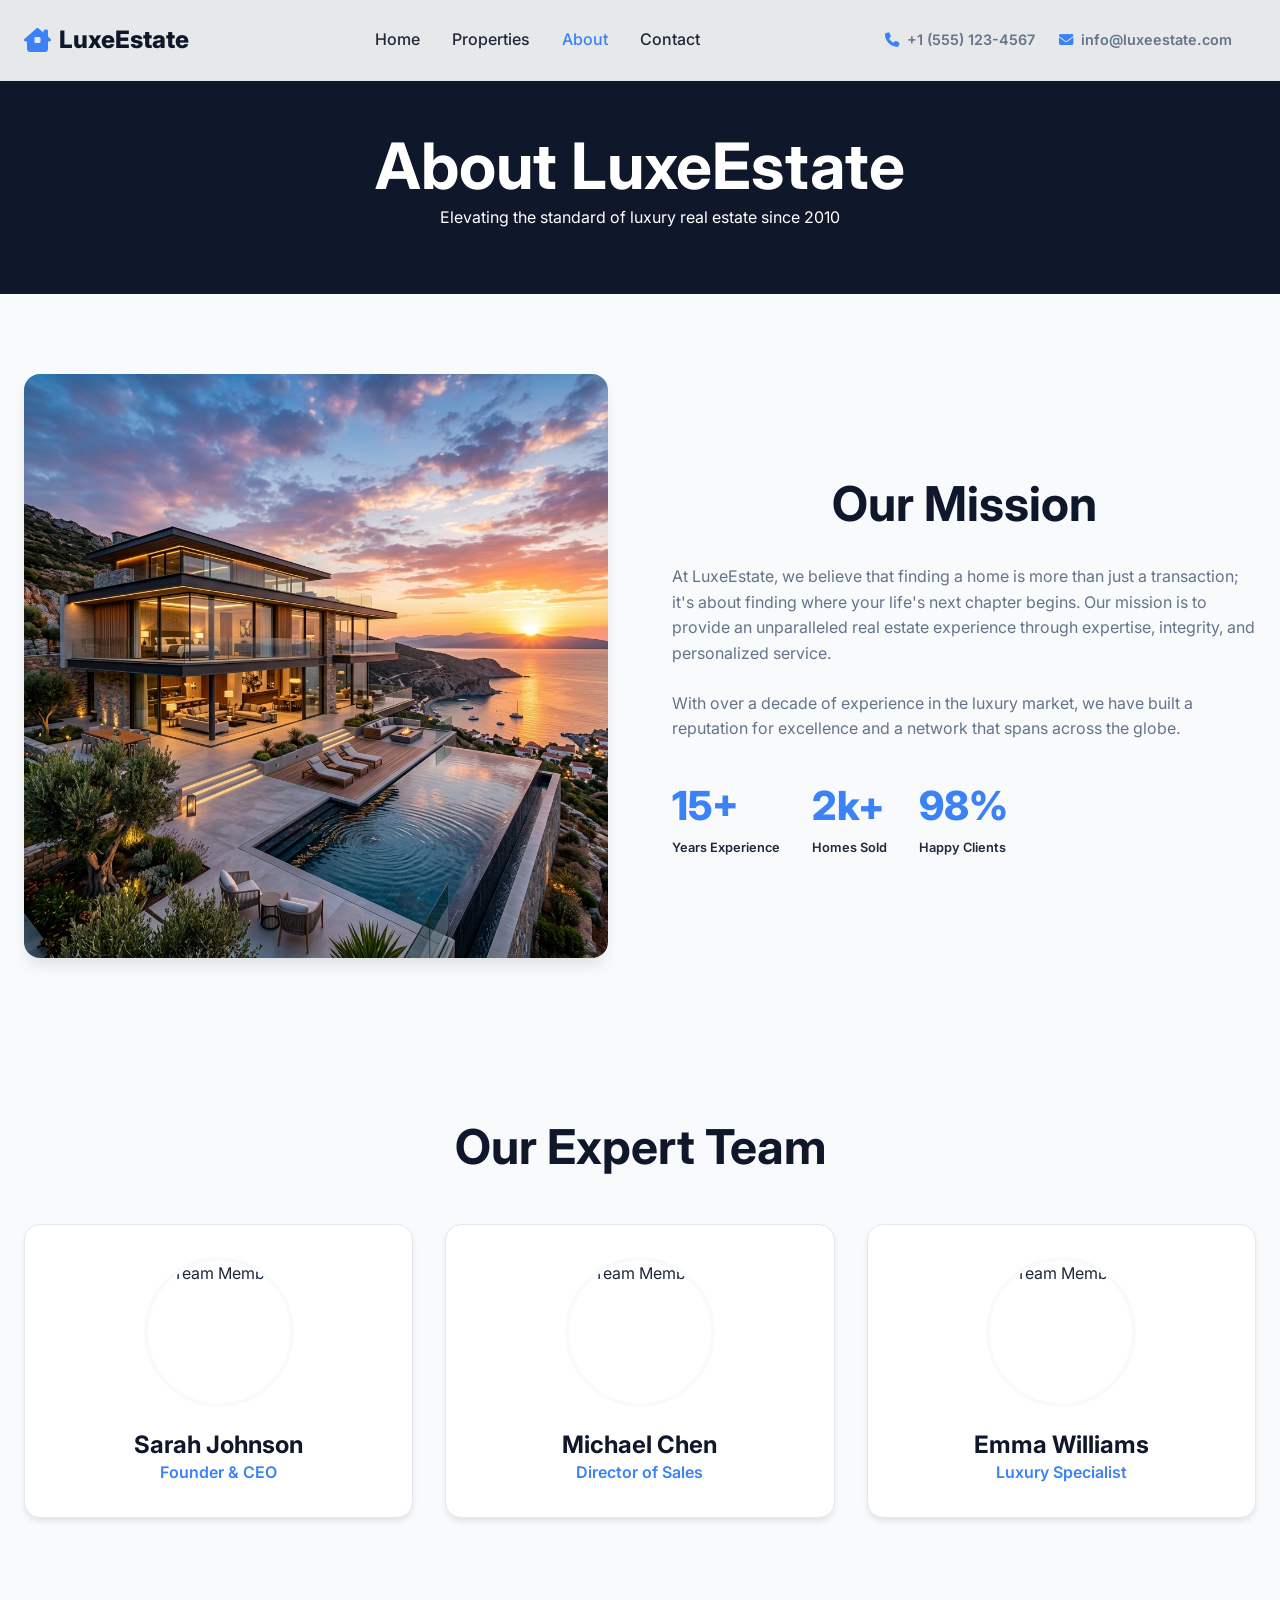
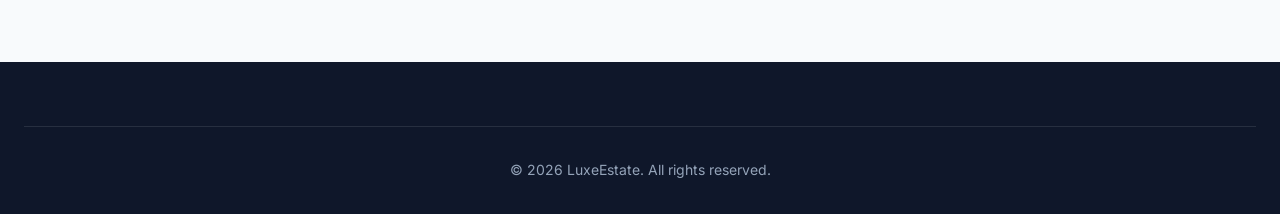
==== about.html @ 7e4a642e "first commit" ====
<!DOCTYPE html>
<html lang="en">
<head>
    <meta charset="UTF-8">
    <meta name="viewport" content="width=device-width, initial-scale=1.0">
    <title>About Us | LuxeEstate</title>
    <link rel="stylesheet" href="https://cdnjs.cloudflare.com/ajax/libs/font-awesome/6.4.0/css/all.min.css">
    <link rel="preconnect" href="https://fonts.googleapis.com">
    <link rel="preconnect" href="https://fonts.gstatic.com" crossorigin>
    <link href="https://fonts.googleapis.com/css2?family=Inter:wght@300;400;500;600;700;800&display=swap" rel="stylesheet">
    <link rel="stylesheet" href="style.css">
</head>
<body>
    <nav class="navbar">
        <div class="container nav-container">
            <a href="index.html" class="logo">
                <i class="fas fa-house-chimney-window"></i> LuxeEstate
            </a>
            <ul class="nav-links" id="navLinks">
                <li><a href="index.html" class="nav-link">Home</a></li>
                <li><a href="listings.html" class="nav-link">Properties</a></li>
                <li><a href="about.html" class="nav-link active">About</a></li>
                <li><a href="contact.html" class="nav-link">Contact</a></li>
            </ul>
            <div class="nav-actions">
                <div class="nav-contact hide-mobile" style="display: flex; gap: 1.5rem; margin-right: 1.5rem; font-size: 0.9rem; font-weight: 600;">
                    <a href="tel:+15551234567" style="display: flex; align-items: center; gap: 0.5rem; color: var(--text-secondary);"><i class="fas fa-phone" style="color: var(--accent-color);"></i> +1 (555) 123-4567</a>
                    <a href="mailto:info@luxeestate.com" style="display: flex; align-items: center; gap: 0.5rem; color: var(--text-secondary);"><i class="fas fa-envelope" style="color: var(--accent-color);"></i> info@luxeestate.com</a>
                </div>
                <button class="hamburger" id="hamburger">
                    <i class="fas fa-bars"></i>
                </button>
            </div>
        </div>
    </nav>

    <header class="page-header">
        <div class="container">
            <h1>About LuxeEstate</h1>
            <p>Elevating the standard of luxury real estate since 2010</p>
        </div>
    </header>

    <section class="about-section">
        <div class="container">
            <div class="about-grid">
                <div class="about-img">
                    <img src="images/hero.png" alt="Our Office">
                </div>
                <div class="about-text">
                    <h2>Our Mission</h2>
                    <p style="margin-bottom: 1.5rem; color: var(--text-secondary);">At LuxeEstate, we believe that finding a home is more than just a transaction; it's about finding where your life's next chapter begins. Our mission is to provide an unparalleled real estate experience through expertise, integrity, and personalized service.</p>
                    <p style="margin-bottom: 1.5rem; color: var(--text-secondary);">With over a decade of experience in the luxury market, we have built a reputation for excellence and a network that spans across the globe.</p>
                    <div style="display: flex; gap: 2rem; margin-top: 2rem;">
                        <div>
                            <div style="font-size: 2.5rem; font-weight: 800; color: var(--accent-color);">15+</div>
                            <div style="font-size: 0.8rem; font-weight: 600;">Years Experience</div>
                        </div>
                        <div>
                            <div style="font-size: 2.5rem; font-weight: 800; color: var(--accent-color);">2k+</div>
                            <div style="font-size: 0.8rem; font-weight: 600;">Homes Sold</div>
                        </div>
                        <div>
                            <div style="font-size: 2.5rem; font-weight: 800; color: var(--accent-color);">98%</div>
                            <div style="font-size: 0.8rem; font-weight: 600;">Happy Clients</div>
                        </div>
                    </div>
                </div>
            </div>
        </div>
    </section>

    <section class="team-section" style="background: var(--bg-color);">
        <div class="container">
            <h2>Our Expert Team</h2>
            <div class="team-grid">
                <div class="team-card">
                    <img src="https://i.pravatar.cc/150?u=1" alt="Team Member">
                    <h3>Sarah Johnson</h3>
                    <p style="color: var(--accent-color); font-weight: 600;">Founder & CEO</p>
                </div>
                <div class="team-card">
                    <img src="https://i.pravatar.cc/150?u=2" alt="Team Member">
                    <h3>Michael Chen</h3>
                    <p style="color: var(--accent-color); font-weight: 600;">Director of Sales</p>
                </div>
                <div class="team-card">
                    <img src="https://i.pravatar.cc/150?u=3" alt="Team Member">
                    <h3>Emma Williams</h3>
                    <p style="color: var(--accent-color); font-weight: 600;">Luxury Specialist</p>
                </div>
            </div>
        </div>
    </section>

    <footer>
        <div class="container">
            <div class="footer-bottom">
                <p>&copy; 2026 LuxeEstate. All rights reserved.</p>
            </div>
        </div>
    </footer>
    <script src="script.js"></script>
</body>
</html>
---- style.css ----
:root {
  --primary-color: #0f172a;
  --accent-color: #3b82f6;
  --text-primary: #1e293b;
  --text-secondary: #64748b;
  --bg-color: #f8fafc;
  --card-bg: #ffffff;
  --nav-bg: rgba(255, 255, 255, 0.9);
  --border-color: #e2e8f0;
  --shadow-sm: 0 1px 2px 0 rgb(0 0 0 / 0.05);
  --shadow-md: 0 4px 6px -1px rgb(0 0 0 / 0.1);
  --shadow-lg: 0 10px 15px -3px rgb(0 0 0 / 0.1);
  --glass-bg: rgba(255, 255, 255, 0.7);
  --glass-border: rgba(255, 255, 255, 0.3);
  --radius-md: 0.5rem;
  --radius-lg: 1rem;
  --transition: all 0.3s cubic-bezier(0.4, 0, 0.2, 1);
}

* {
  margin: 0;
  padding: 0;
  box-sizing: border-box;
}

html {
  scroll-behavior: smooth;
  font-family: 'Inter', -apple-system, BlinkMacSystemFont, "Segoe UI", Roboto, sans-serif;
}

body {
  background-color: var(--bg-color);
  color: var(--text-primary);
  line-height: 1.6;
  transition: var(--transition);
}

ul {
  list-style: none;
}

a {
  text-decoration: none;
  color: inherit;
}

img {
  max-width: 100%;
  height: auto;
  display: block;
}

.container {
  max-width: 1280px;
  margin: 0 auto;
  padding: 0 1.5rem;
}

/* Typography */
h1, h2, h3, h4, h5, h6 {
  font-weight: 700;
  line-height: 1.2;
  color: var(--primary-color);
}

h1 { font-size: clamp(2.5rem, 5vw, 4rem); }
h2 { font-size: clamp(2rem, 4vw, 3rem); margin-bottom: 2rem; text-align: center; }
h3 { font-size: 1.5rem; }

/* Buttons */
.btn {
  display: inline-flex;
  align-items: center;
  justify-content: center;
  padding: 0.75rem 1.5rem;
  border-radius: var(--radius-md);
  font-weight: 600;
  cursor: pointer;
  transition: var(--transition);
  border: none;
  outline: none;
  gap: 0.5rem;
}

.btn-primary {
  background-color: var(--accent-color);
  color: #fff;
}

.btn-primary:hover {
  background-color: #2563eb;
  transform: translateY(-2px);
  box-shadow: var(--shadow-md);
}

.btn-outline {
  background-color: transparent;
  border: 2px solid var(--accent-color);
  color: var(--accent-color);
}

.btn-outline:hover {
  background-color: var(--accent-color);
  color: #fff;
}

/* Top Bar */
.top-bar {
  background: var(--primary-color);
  color: #fff;
  padding: 0.5rem 0;
  font-size: 0.85rem;
}

.top-bar-container {
  display: flex;
  justify-content: space-between;
  align-items: center;
}

.top-bar-info {
  display: flex;
  gap: 1.5rem;
}

.top-bar-info a {
  display: flex;
  align-items: center;
  gap: 0.5rem;
  color: #e2e8f0;
  transition: var(--transition);
}

.top-bar-info a:hover {
  color: var(--accent-color);
}

/* Navbar */
.navbar {
  position: fixed;
  top: 0;
  left: 0;
  width: 100%;
  background: var(--nav-bg);
  backdrop-filter: blur(10px);
  z-index: 1000;
  border-bottom: 1px solid var(--border-color);
  transition: var(--transition);
}

.navbar.scrolled {
  box-shadow: var(--shadow-md);
}

@media (max-width: 768px) {
  .top-bar {
    display: none;
  }
}

.nav-container {
  display: flex;
  justify-content: space-between;
  align-items: center;
  height: 80px;
}

.logo {
  font-size: 1.5rem;
  font-weight: 800;
  color: var(--primary-color);
  display: flex;
  align-items: center;
  gap: 0.5rem;
}

.logo i {
  color: var(--accent-color);
}

.nav-links {
  display: flex;
  gap: 2rem;
  align-items: center;
}

.nav-link {
  font-weight: 500;
  color: var(--text-primary);
  transition: var(--transition);
}

.nav-link:hover, .nav-link.active {
  color: var(--accent-color);
}

.nav-actions {
  display: flex;
  gap: 1rem;
  align-items: center;
}

.hamburger {
  display: none;
  background: none;
  border: none;
  color: var(--text-primary);
  font-size: 1.5rem;
  cursor: pointer;
}

/* Hero Section */
.hero {
  height: 100vh;
  position: relative;
  display: flex;
  align-items: center;
  justify-content: center;
  overflow: hidden;
  margin-top: 0;
}

.hero-bg {
  position: absolute;
  top: 0;
  left: 0;
  width: 100%;
  height: 100%;
  object-fit: cover;
  z-index: -2;
}

.hero-overlay {
  position: absolute;
  top: 0;
  left: 0;
  width: 100%;
  height: 100%;
  background: linear-gradient(to bottom, rgba(0,0,0,0.4), rgba(0,0,0,0.7));
  z-index: -1;
}

.hero-content {
  text-align: center;
  color: #fff;
  z-index: 1;
  max-width: 800px;
  padding: 0 1.5rem;
}

.hero-content h1 {
  color: #fff;
  margin-bottom: 1.5rem;
  animation: fadeInUp 1s ease-out;
}

.hero-content p {
  font-size: 1.25rem;
  margin-bottom: 2.5rem;
  color: #e2e8f0;
  animation: fadeInUp 1s ease-out 0.2s both;
}

/* Search Bar (Glassmorphism) */
.search-container {
  background: var(--glass-bg);
  backdrop-filter: blur(16px);
  border: 1px solid var(--glass-border);
  padding: 1.5rem;
  border-radius: var(--radius-lg);
  display: flex;
  gap: 1rem;
  box-shadow: var(--shadow-lg);
  animation: fadeInUp 1s ease-out 0.4s both;
}

.search-field {
  flex: 1;
  display: flex;
  flex-direction: column;
  text-align: left;
}

.search-field label {
  font-size: 0.875rem;
  font-weight: 600;
  color: var(--primary-color);
  margin-bottom: 0.25rem;
}

.search-field input, .search-field select {
  width: 100%;
  padding: 0.75rem;
  border: 1px solid var(--border-color);
  border-radius: var(--radius-md);
  background: var(--card-bg);
  color: var(--text-primary);
  font-size: 1rem;
  outline: none;
  transition: var(--transition);
}

.search-field input:focus, .search-field select:focus {
  border-color: var(--accent-color);
  box-shadow: 0 0 0 3px rgba(59, 130, 246, 0.1);
}

.search-container .btn {
  align-self: flex-end;
  height: 46px;
}

/* Sections */
section {
  padding: 5rem 0;
}

/* Featured Properties */
.properties-grid {
  display: grid;
  grid-template-columns: repeat(auto-fill, minmax(300px, 1fr));
  gap: 2rem;
}

.property-card {
  background: var(--card-bg);
  border-radius: var(--radius-lg);
  overflow: hidden;
  box-shadow: var(--shadow-md);
  transition: var(--transition);
  border: 1px solid var(--border-color);
}

.property-card:hover {
  transform: translateY(-5px);
  box-shadow: var(--shadow-lg);
}

.property-img {
  position: relative;
  height: 220px;
  overflow: hidden;
}

.property-img img {
  width: 100%;
  height: 100%;
  object-fit: cover;
  transition: var(--transition);
}

.property-card:hover .property-img img {
  transform: scale(1.05);
}

.property-badges {
  position: absolute;
  top: 1rem;
  left: 1rem;
  display: flex;
  gap: 0.5rem;
}

.badge {
  padding: 0.25rem 0.75rem;
  border-radius: 9999px;
  font-size: 0.75rem;
  font-weight: 600;
  background: var(--accent-color);
  color: #fff;
}

.badge.sale {
  background: #10b981;
}

.property-fav {
  position: absolute;
  top: 1rem;
  right: 1rem;
  background: #fff;
  border: none;
  width: 32px;
  height: 32px;
  border-radius: 50%;
  display: flex;
  align-items: center;
  justify-content: center;
  cursor: pointer;
  color: #ef4444;
  box-shadow: var(--shadow-sm);
  transition: var(--transition);
}

.property-fav:hover {
  transform: scale(1.1);
}

.property-content {
  padding: 1.5rem;
}

.property-price {
  font-size: 1.5rem;
  font-weight: 700;
  color: var(--accent-color);
  margin-bottom: 0.5rem;
}

.property-title {
  font-size: 1.25rem;
  margin-bottom: 0.5rem;
  color: var(--primary-color);
}

.property-location {
  color: var(--text-secondary);
  font-size: 0.875rem;
  margin-bottom: 1rem;
  display: flex;
  align-items: center;
  gap: 0.25rem;
}

/* Modals */
.modal-overlay {
  position: fixed;
  top: 0;
  left: 0;
  width: 100%;
  height: 100%;
  background: rgba(0, 0, 0, 0.5);
  backdrop-filter: blur(4px);
  z-index: 2000;
  display: flex;
  align-items: center;
  justify-content: center;
  opacity: 0;
  visibility: hidden;
  transition: var(--transition);
}

.modal-overlay.active {
  opacity: 1;
  visibility: visible;
}

.modal {
  background: var(--card-bg);
  border-radius: var(--radius-lg);
  width: 100%;
  max-width: 450px;
  padding: 2rem;
  box-shadow: var(--shadow-lg);
  transform: translateY(20px);
  transition: var(--transition);
  position: relative;
  border: 1px solid var(--border-color);
}

.modal-overlay.active .modal {
  transform: translateY(0);
}

.modal-close {
  position: absolute;
  top: 1rem;
  right: 1rem;
  background: none;
  border: none;
  font-size: 1.25rem;
  color: var(--text-secondary);
  cursor: pointer;
}

.modal-title {
  text-align: center;
  margin-bottom: 1.5rem;
}

.form-group {
  margin-bottom: 1.25rem;
}

.form-group label {
  display: block;
  margin-bottom: 0.5rem;
  font-weight: 500;
  font-size: 0.875rem;
}

.form-group input, .form-group textarea {
  width: 100%;
  padding: 0.75rem;
  border: 1px solid var(--border-color);
  border-radius: var(--radius-md);
  background: var(--bg-color);
  color: var(--text-primary);
  font-size: 1rem;
  outline: none;
  transition: var(--transition);
}

.form-group input:focus, .form-group textarea:focus {
  border-color: var(--accent-color);
}

.form-group .error-msg {
  color: #ef4444;
  font-size: 0.75rem;
  margin-top: 0.25rem;
  display: none;
}

.form-group.error input {
  border-color: #ef4444;
}

.form-group.error .error-msg {
  display: block;
}

.modal .btn {
  width: 100%;
  margin-top: 1rem;
}

.modal-switch {
  text-align: center;
  margin-top: 1.5rem;
  font-size: 0.875rem;
  color: var(--text-secondary);
}

.modal-switch a {
  color: var(--accent-color);
  font-weight: 600;
  cursor: pointer;
}

/* Footer */
footer {
  background: var(--primary-color);
  color: #f8fafc;
  padding: 4rem 0 2rem;
  margin-top: 4rem;
}

.footer-grid {
  display: grid;
  grid-template-columns: repeat(auto-fit, minmax(250px, 1fr));
  gap: 3rem;
  margin-bottom: 3rem;
}

.footer-col h3 {
  color: #fff;
  margin-bottom: 1.5rem;
}

.footer-col p {
  color: #94a3b8;
  margin-bottom: 1rem;
}

.footer-links {
  display: flex;
  flex-direction: column;
  gap: 0.75rem;
}

.footer-links a {
  color: #94a3b8;
  transition: var(--transition);
}

.footer-links a:hover {
  color: var(--accent-color);
  padding-left: 0.5rem;
}

.social-links {
  display: flex;
  gap: 1rem;
  margin-top: 1.5rem;
}

.social-links a {
  display: flex;
  align-items: center;
  justify-content: center;
  width: 40px;
  height: 40px;
  background: rgba(255, 255, 255, 0.1);
  border-radius: 50%;
  color: #fff;
  transition: var(--transition);
}

.social-links a:hover {
  background: var(--accent-color);
  transform: translateY(-3px);
}

.footer-bottom {
  text-align: center;
  padding-top: 2rem;
  border-top: 1px solid rgba(255, 255, 255, 0.1);
  color: #94a3b8;
  font-size: 0.875rem;
}

/* Utility / Animations */
@keyframes fadeInUp {
  from {
    opacity: 0;
    transform: translateY(20px);
  }
  to {
    opacity: 1;
    transform: translateY(0);
  }
}

.hidden {
  display: none !important;
}

.hide-mobile {
  display: flex;
}

@media (max-width: 768px) {
  .hide-mobile {
    display: none !important;
  }
}

/* Responsive */
@media (max-width: 992px) {
  .search-container {
    flex-direction: column;
    padding: 1.5rem;
  }
  .search-container .btn {
    align-self: stretch;
    margin-top: 0.5rem;
  }
  .about-grid, .contact-wrapper, .property-content-grid, .property-gallery {
    grid-template-columns: 1fr;
    gap: 2rem;
  }
}

@media (max-width: 768px) {
  section {
    padding: 3rem 0;
  }
  
  .hero {
    height: auto;
    min-height: 80vh;
    padding: 100px 0 50px;
  }

  .hero-content h1 {
    font-size: 2.25rem;
  }

  .hero-content p {
    font-size: 1rem;
    margin-bottom: 2rem;
  }

  .hamburger {
    display: block;
  }
  
  .nav-links {
    position: fixed;
    top: 80px;
    left: -100%;
    width: 100%;
    height: calc(100vh - 80px);
    background: var(--nav-bg);
    backdrop-filter: blur(15px);
    flex-direction: column;
    padding: 3rem 1.5rem;
    transition: var(--transition);
    justify-content: flex-start;
    gap: 1.5rem;
    text-align: center;
  }
  
  .nav-links.active {
    left: 0;
  }

  .nav-link {
    font-size: 1.25rem;
    width: 100%;
    padding: 1rem;
    border-bottom: 1px solid var(--border-color);
  }

  .properties-grid {
    grid-template-columns: repeat(2, 1fr);
    gap: 1rem;
  }

  .property-content {
    padding: 1rem;
  }

  .property-price {
    font-size: 1.1rem;
  }

  .property-title {
    font-size: 1rem;
  }

  .property-specs {
    font-size: 0.75rem;
  }

  .spec-item {
    gap: 0.25rem;
  }

  .property-gallery {
    height: auto;
  }

  .gallery-main {
    height: 240px;
  }

  .gallery-thumbs {
    grid-template-columns: 1fr 1fr;
    grid-template-rows: none;
    height: 150px;
  }

  .property-detail-header {
    flex-direction: column;
    gap: 1rem;
  }

  .property-detail-header div {
    text-align: left !important;
  }

  .footer-grid {
    grid-template-columns: 1fr;
    gap: 2rem;
  }
}

@media (max-width: 480px) {
  .container {
    padding: 0 1rem;
  }
  
  .hero-content h1 {
    font-size: 1.8rem;
  }
  
  .search-container {
    padding: 1rem;
  }
  
  .property-specs {
    flex-wrap: wrap;
    gap: 1rem;
  }
}

/* Inner Pages specific styles */
.page-header {
  padding: 8rem 0 4rem;
  background: var(--primary-color);
  color: #fff;
  text-align: center;
}

.page-header h1 {
  color: #fff;
}

.filters-bar {
  background: var(--card-bg);
  padding: 1.5rem;
  border-radius: var(--radius-lg);
  margin-bottom: 2rem;
  display: flex;
  flex-wrap: wrap;
  gap: 1rem;
  border: 1px solid var(--border-color);
  box-shadow: var(--shadow-sm);
  align-items: center;
  justify-content: space-between;
}

.filter-group {
  display: flex;
  gap: 1rem;
  flex: 1;
  min-width: 300px;
}

.filter-group select {
  padding: 0.75rem;
  border: 1px solid var(--border-color);
  border-radius: var(--radius-md);
  background: var(--bg-color);
  color: var(--text-primary);
  flex: 1;
  outline: none;
}

/* About Page */
.about-grid {
  display: grid;
  grid-template-columns: 1fr 1fr;
  gap: 4rem;
  align-items: center;
}

.about-img img {
  border-radius: var(--radius-lg);
  box-shadow: var(--shadow-lg);
}

.team-grid {
  display: grid;
  grid-template-columns: repeat(auto-fit, minmax(250px, 1fr));
  gap: 2rem;
  margin-top: 3rem;
}

.team-card {
  text-align: center;
  background: var(--card-bg);
  padding: 2rem;
  border-radius: var(--radius-lg);
  border: 1px solid var(--border-color);
  box-shadow: var(--shadow-md);
}

.team-card img {
  width: 150px;
  height: 150px;
  border-radius: 50%;
  margin: 0 auto 1.5rem;
  object-fit: cover;
  border: 4px solid var(--bg-color);
}

/* Contact Page */
.contact-wrapper {
  display: grid;
  grid-template-columns: 1fr 2fr;
  gap: 3rem;
}

.contact-info {
  background: var(--primary-color);
  color: #fff;
  padding: 2.5rem;
  border-radius: var(--radius-lg);
}

.contact-info h3 {
  color: #fff;
  margin-bottom: 1.5rem;
}

.info-item {
  display: flex;
  gap: 1rem;
  margin-bottom: 1.5rem;
}

.info-item i {
  color: var(--accent-color);
  font-size: 1.25rem;
}

.contact-form {
  background: var(--card-bg);
  padding: 2.5rem;
  border-radius: var(--radius-lg);
  border: 1px solid var(--border-color);
  box-shadow: var(--shadow-md);
}

/* Property Detail */
.property-detail-header {
  display: flex;
  justify-content: space-between;
  align-items: flex-start;
  margin-bottom: 2rem;
}

.property-gallery {
  display: grid;
  grid-template-columns: 2fr 1fr;
  gap: 1rem;
  margin-bottom: 3rem;
  height: 400px;
}

.gallery-main {
  height: 100%;
}

.gallery-main img {
  width: 100%;
  height: 100%;
  object-fit: cover;
  border-radius: var(--radius-lg);
}

.gallery-thumbs {
  display: grid;
  grid-template-rows: 1fr 1fr;
  gap: 1rem;
}

.gallery-thumbs img {
  width: 100%;
  height: 100%;
  object-fit: cover;
  border-radius: var(--radius-lg);
}

.property-content-grid {
  display: grid;
  grid-template-columns: 2fr 1fr;
  gap: 3rem;
}

.sidebar-card {
  background: var(--card-bg);
  padding: 2rem;
  border-radius: var(--radius-lg);
  border: 1px solid var(--border-color);
  box-shadow: var(--shadow-md);
  position: sticky;
  top: 100px;
}

@media (max-width: 992px) {
  .sidebar-card {
    position: static;
    margin-top: 2rem;
  }
}

@media (max-width: 992px) {
  .about-grid, .contact-wrapper, .property-content-grid, .property-gallery {
    grid-template-columns: 1fr;
  }
  .property-gallery {
    height: auto;
  }
}
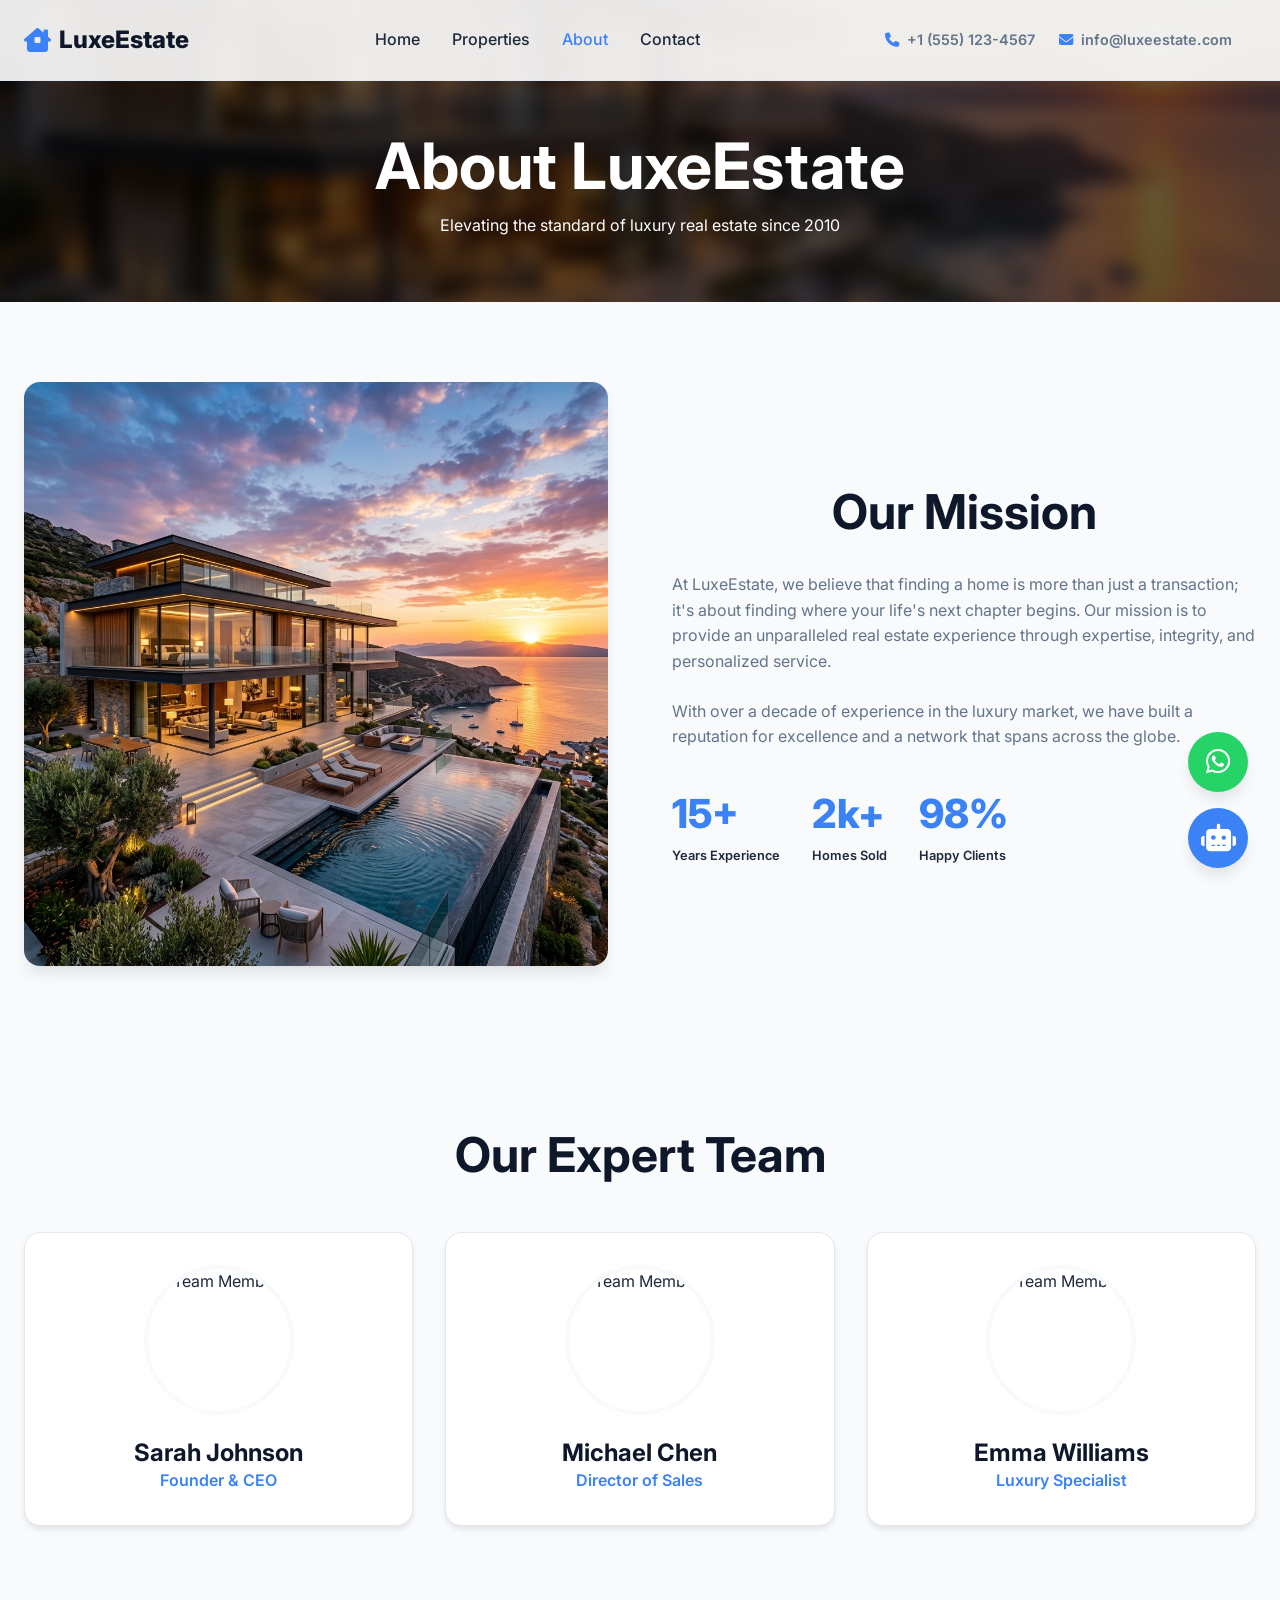
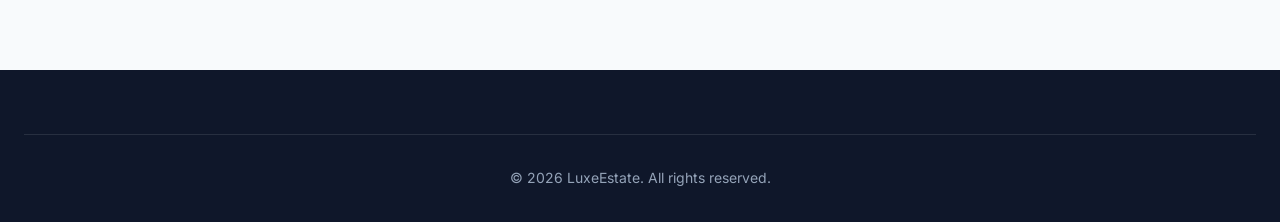
==== commit 3d924f2b: "final" ====
--- a/about.html
+++ b/about.html
@@ -100,6 +100,48 @@
             </div>
         </div>
     </footer>
+    <!-- Floating Widgets -->
+    <div class="floating-widgets">
+        <!-- WhatsApp Button -->
+        <a href="https://wa.me/15551234567" class="floating-btn whatsapp-btn" target="_blank" title="Chat on WhatsApp">
+            <i class="fab fa-whatsapp"></i>
+        </a>
+
+        <!-- Chatbot Toggle -->
+        <button class="floating-btn chatbot-toggle" id="chatbotToggle" title="Open AI Chatbot">
+            <i class="fas fa-robot"></i>
+        </button>
+
+        <!-- Chatbot Window -->
+        <div class="chatbot-window" id="chatbotWindow">
+            <div class="chatbot-header">
+                <div class="chatbot-info">
+                    <div class="chatbot-avatar">
+                        <i class="fas fa-robot"></i>
+                    </div>
+                    <div>
+                        <h4>Luxe AI Assistant</h4>
+                        <span class="status">Online</span>
+                    </div>
+                </div>
+                <button class="close-chatbot" id="closeChatbot">
+                    <i class="fas fa-times"></i>
+                </button>
+            </div>
+            <div class="chatbot-messages" id="chatbotMessages">
+                <div class="message bot">
+                    Hello! I'm your LuxeEstate assistant. How can I help you find your dream property today?
+                </div>
+            </div>
+            <div class="chatbot-input">
+                <input type="text" id="chatInput" placeholder="Ask about properties, pricing...">
+                <button id="sendMessage">
+                    <i class="fas fa-paper-plane"></i>
+                </button>
+            </div>
+        </div>
+    </div>
+
     <script src="script.js"></script>
 </body>
 </html>
--- a/style.css
+++ b/style.css
@@ -220,14 +220,29 @@
   margin-top: 0;
 }
 
-.hero-bg {
+.hero-carousel {
   position: absolute;
   top: 0;
   left: 0;
   width: 100%;
   height: 100%;
-  object-fit: cover;
   z-index: -2;
+}
+
+.hero-slide {
+  position: absolute;
+  top: 0;
+  left: 0;
+  width: 100%;
+  height: 100%;
+  background-size: cover;
+  background-position: center;
+  opacity: 0;
+  transition: opacity 1.5s ease-in-out;
+}
+
+.hero-slide.active {
+  opacity: 1;
 }
 
 .hero-overlay {
@@ -236,7 +251,7 @@
   left: 0;
   width: 100%;
   height: 100%;
-  background: linear-gradient(to bottom, rgba(0,0,0,0.4), rgba(0,0,0,0.7));
+  background: linear-gradient(to bottom, rgba(0,0,0,0.3), rgba(0,0,0,0.6));
   z-index: -1;
 }
 
@@ -759,7 +774,7 @@
 
 @media (max-width: 480px) {
   .container {
-    padding: 0 1rem;
+    padding: 0 1.25rem;
   }
   
   .hero-content h1 {
@@ -768,24 +783,79 @@
   
   .search-container {
     padding: 1rem;
-  }
-  
-  .property-specs {
-    flex-wrap: wrap;
-    gap: 1rem;
+    gap: 0.75rem;
+  }
+
+  .properties-grid {
+    grid-template-columns: repeat(2, 1fr);
+    gap: 0.75rem;
+  }
+
+  .property-detail-header h1 {
+    font-size: 1.75rem;
+  }
+
+  .property-main-info {
+    padding: 1.5rem !important;
+  }
+
+  .property-stats-grid {
+    display: grid !important;
+    grid-template-columns: 1fr 1fr;
+    gap: 1.5rem;
+  }
+
+  .property-stats-grid > div {
+    border: none !important;
+    padding: 0 !important;
+  }
+
+  .contact-info, .contact-form {
+    padding: 1.5rem;
+  }
+
+  .footer-grid {
+    text-align: center;
+  }
+
+  .social-links {
+    justify-content: center;
   }
 }
 
 /* Inner Pages specific styles */
 .page-header {
   padding: 8rem 0 4rem;
+  position: relative;
   background: var(--primary-color);
   color: #fff;
   text-align: center;
+  overflow: hidden;
+}
+
+.page-header::before {
+  content: '';
+  position: absolute;
+  top: 0;
+  left: 0;
+  width: 100%;
+  height: 100%;
+  background-image: url('images/hero.png');
+  background-size: cover;
+  background-position: center;
+  filter: blur(8px) brightness(0.4);
+  transform: scale(1.1);
+  z-index: 0;
+}
+
+.page-header .container {
+  position: relative;
+  z-index: 1;
 }
 
 .page-header h1 {
   color: #fff;
+  margin-bottom: 0.5rem;
 }
 
 .filters-bar {
@@ -966,3 +1036,217 @@
     height: auto;
   }
 }
+
+/* Floating Widgets */
+.floating-widgets {
+  position: fixed;
+  bottom: 2rem;
+  right: 2rem;
+  display: flex;
+  flex-direction: column;
+  gap: 1rem;
+  z-index: 3000;
+}
+
+.floating-btn {
+  width: 60px;
+  height: 60px;
+  border-radius: 50%;
+  display: flex;
+  align-items: center;
+  justify-content: center;
+  font-size: 1.75rem;
+  color: #fff;
+  box-shadow: var(--shadow-lg);
+  cursor: pointer;
+  transition: var(--transition);
+  border: none;
+  outline: none;
+}
+
+.whatsapp-btn {
+  background: #25d366;
+}
+
+.whatsapp-btn:hover {
+  transform: scale(1.1) rotate(10deg);
+  background: #128c7e;
+}
+
+.chatbot-toggle {
+  background: var(--accent-color);
+}
+
+.chatbot-toggle:hover {
+  transform: scale(1.1);
+  background: #2563eb;
+}
+
+/* Chatbot Window */
+.chatbot-window {
+  position: absolute;
+  bottom: 80px;
+  right: 0;
+  width: 380px;
+  height: 500px;
+  background: rgba(255, 255, 255, 0.95);
+  backdrop-filter: blur(10px);
+  border-radius: var(--radius-lg);
+  box-shadow: 0 20px 25px -5px rgba(0, 0, 0, 0.1), 0 10px 10px -5px rgba(0, 0, 0, 0.04), 0 0 0 1px rgba(0, 0, 0, 0.05);
+  display: flex;
+  flex-direction: column;
+  overflow: hidden;
+  opacity: 0;
+  visibility: hidden;
+  transform: translateY(20px) scale(0.9);
+  transform-origin: bottom right;
+  transition: all 0.4s cubic-bezier(0.175, 0.885, 0.32, 1.275);
+  border: 1px solid rgba(255, 255, 255, 0.3);
+}
+
+
+.chatbot-window.active {
+  opacity: 1;
+  visibility: visible;
+  transform: translateY(0) scale(1);
+}
+
+.chatbot-header {
+  padding: 1.5rem;
+  background: var(--primary-color);
+  color: #fff;
+  display: flex;
+  justify-content: space-between;
+  align-items: center;
+}
+
+.chatbot-info {
+  display: flex;
+  align-items: center;
+  gap: 1rem;
+}
+
+.chatbot-avatar {
+  width: 40px;
+  height: 40px;
+  background: var(--accent-color);
+  border-radius: 50%;
+  display: flex;
+  align-items: center;
+  justify-content: center;
+  font-size: 1.25rem;
+}
+
+.chatbot-info h4 {
+  color: #fff;
+  font-size: 1rem;
+  margin: 0;
+}
+
+.status {
+  font-size: 0.75rem;
+  color: #10b981;
+  display: flex;
+  align-items: center;
+  gap: 0.25rem;
+}
+
+.status::before {
+  content: '';
+  width: 8px;
+  height: 8px;
+  background: #10b981;
+  border-radius: 50%;
+  display: inline-block;
+}
+
+.close-chatbot {
+  background: none;
+  border: none;
+  color: #fff;
+  font-size: 1.25rem;
+  cursor: pointer;
+  opacity: 0.7;
+  transition: var(--transition);
+}
+
+.close-chatbot:hover {
+  opacity: 1;
+}
+
+.chatbot-messages {
+  flex: 1;
+  padding: 1.5rem;
+  overflow-y: auto;
+  display: flex;
+  flex-direction: column;
+  gap: 1rem;
+  background: #f8fafc;
+}
+
+.message {
+  max-width: 85%;
+  padding: 0.75rem 1rem;
+  border-radius: 1rem;
+  font-size: 0.9rem;
+}
+
+.message.bot {
+  background: #fff;
+  color: var(--text-primary);
+  align-self: flex-start;
+  border-bottom-left-radius: 0.25rem;
+  box-shadow: var(--shadow-sm);
+}
+
+.message.user {
+  background: var(--accent-color);
+  color: #fff;
+  align-self: flex-end;
+  border-bottom-right-radius: 0.25rem;
+}
+
+.chatbot-input {
+  padding: 1rem;
+  background: #fff;
+  border-top: 1px solid var(--border-color);
+  display: flex;
+  gap: 0.5rem;
+}
+
+.chatbot-input input {
+  flex: 1;
+  padding: 0.75rem;
+  border: 1px solid var(--border-color);
+  border-radius: var(--radius-md);
+  outline: none;
+  transition: var(--transition);
+}
+
+.chatbot-input input:focus {
+  border-color: var(--accent-color);
+}
+
+.chatbot-input button {
+  width: 45px;
+  height: 45px;
+  background: var(--accent-color);
+  color: #fff;
+  border: none;
+  border-radius: var(--radius-md);
+  cursor: pointer;
+  transition: var(--transition);
+}
+
+.chatbot-input button:hover {
+  background: #2563eb;
+}
+
+@media (max-width: 480px) {
+  .chatbot-window {
+    width: calc(100vw - 2rem);
+    right: -1rem;
+    bottom: 80px;
+  }
+}
+
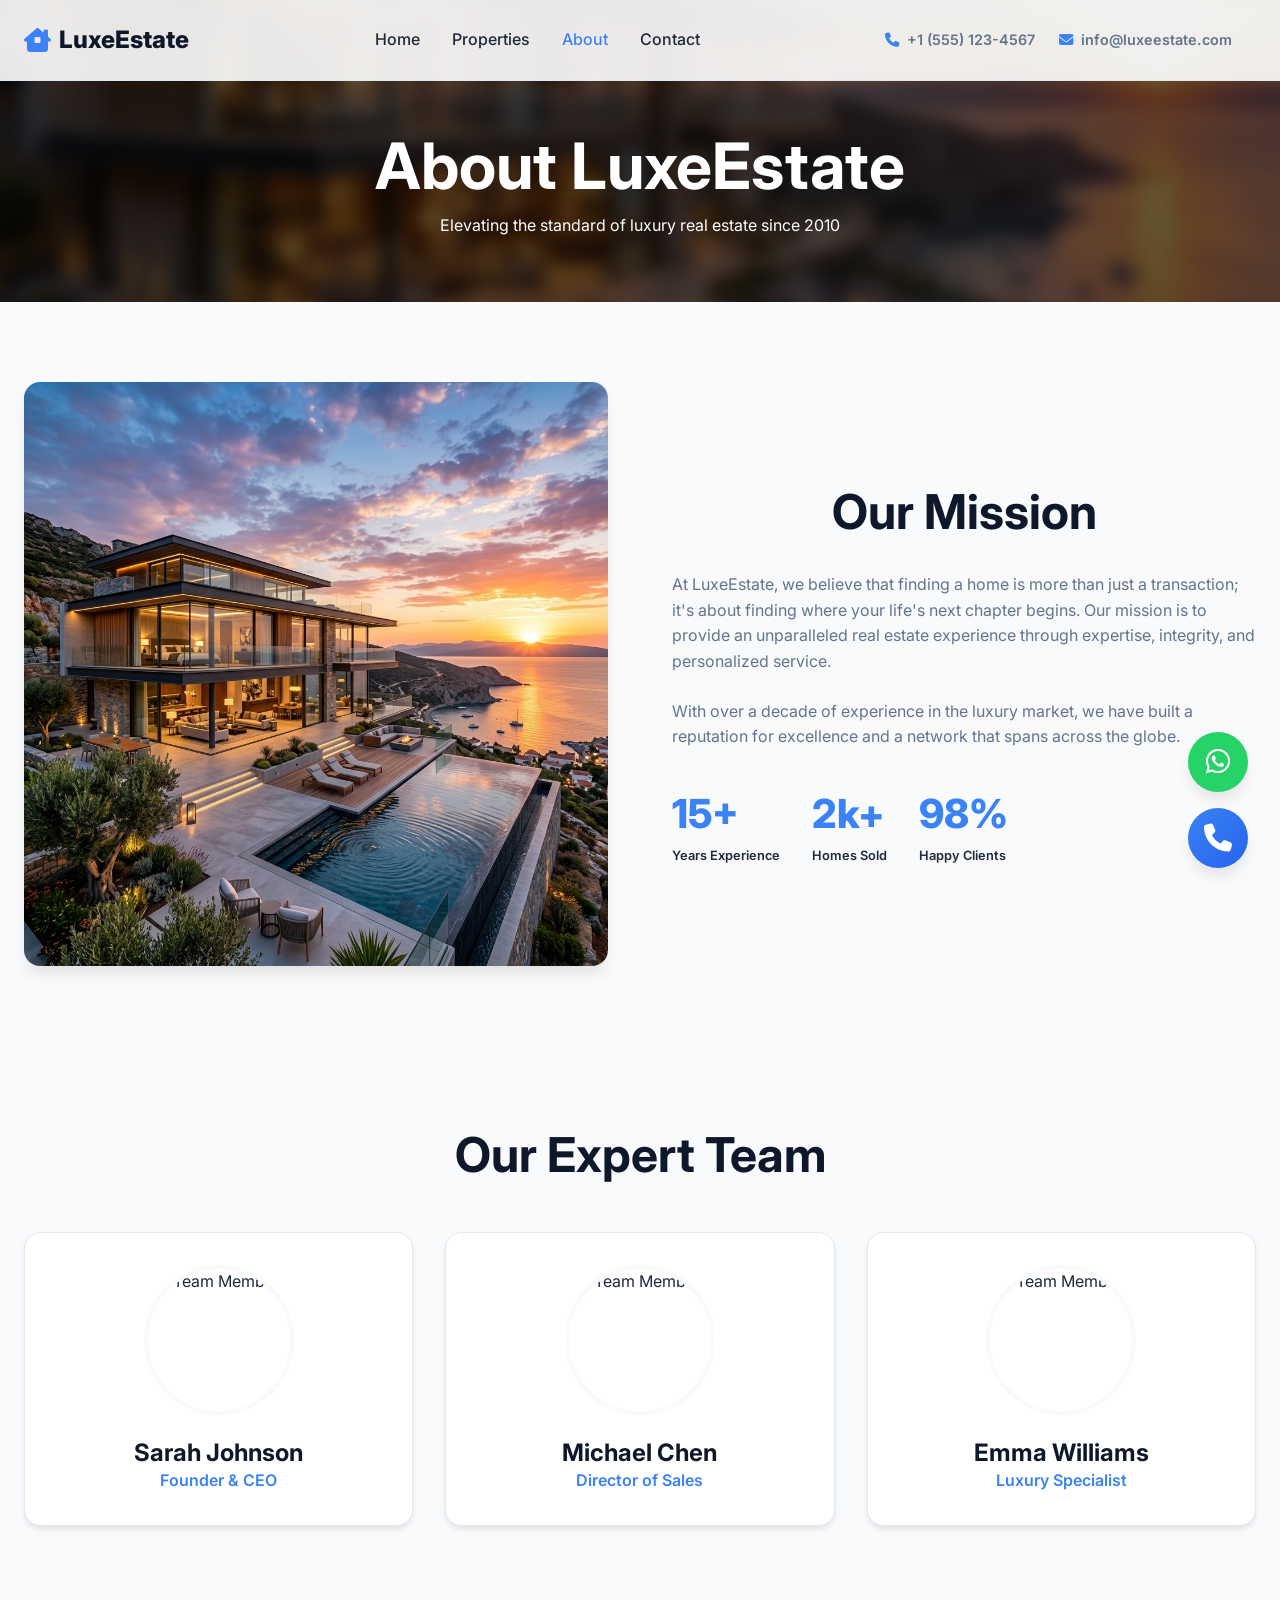
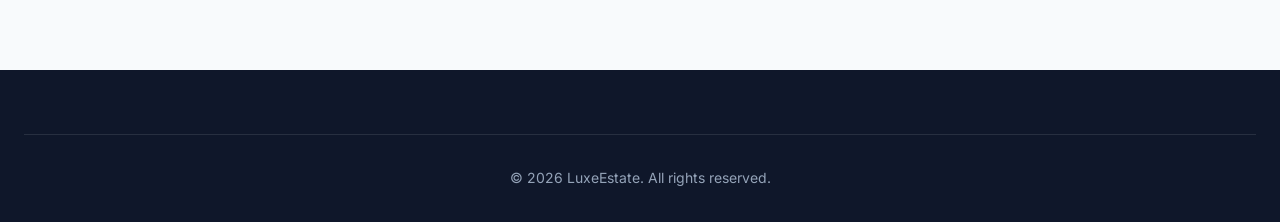
==== commit 053d979a: "final" ====
--- a/about.html
+++ b/about.html
@@ -107,39 +107,10 @@
             <i class="fab fa-whatsapp"></i>
         </a>
 
-        <!-- Chatbot Toggle -->
-        <button class="floating-btn chatbot-toggle" id="chatbotToggle" title="Open AI Chatbot">
-            <i class="fas fa-robot"></i>
-        </button>
-
-        <!-- Chatbot Window -->
-        <div class="chatbot-window" id="chatbotWindow">
-            <div class="chatbot-header">
-                <div class="chatbot-info">
-                    <div class="chatbot-avatar">
-                        <i class="fas fa-robot"></i>
-                    </div>
-                    <div>
-                        <h4>Luxe AI Assistant</h4>
-                        <span class="status">Online</span>
-                    </div>
-                </div>
-                <button class="close-chatbot" id="closeChatbot">
-                    <i class="fas fa-times"></i>
-                </button>
-            </div>
-            <div class="chatbot-messages" id="chatbotMessages">
-                <div class="message bot">
-                    Hello! I'm your LuxeEstate assistant. How can I help you find your dream property today?
-                </div>
-            </div>
-            <div class="chatbot-input">
-                <input type="text" id="chatInput" placeholder="Ask about properties, pricing...">
-                <button id="sendMessage">
-                    <i class="fas fa-paper-plane"></i>
-                </button>
-            </div>
-        </div>
+        <!-- Call Now Button -->
+        <a href="tel:+15557891234" class="floating-btn call-btn" title="Call Us Now">
+            <i class="fas fa-phone"></i>
+        </a>
     </div>
 
     <script src="script.js"></script>
--- a/style.css
+++ b/style.css
@@ -1073,180 +1073,40 @@
   background: #128c7e;
 }
 
-.chatbot-toggle {
-  background: var(--accent-color);
-}
-
-.chatbot-toggle:hover {
-  transform: scale(1.1);
-  background: #2563eb;
-}
-
-/* Chatbot Window */
-.chatbot-window {
+.call-btn {
+  background: #3b82f6;
+  background: linear-gradient(135deg, #3b82f6 0%, #2563eb 100%);
+  position: relative;
+}
+
+.call-btn::after {
+  content: 'Call Now';
   position: absolute;
-  bottom: 80px;
-  right: 0;
-  width: 380px;
-  height: 500px;
-  background: rgba(255, 255, 255, 0.95);
-  backdrop-filter: blur(10px);
-  border-radius: var(--radius-lg);
-  box-shadow: 0 20px 25px -5px rgba(0, 0, 0, 0.1), 0 10px 10px -5px rgba(0, 0, 0, 0.04), 0 0 0 1px rgba(0, 0, 0, 0.05);
-  display: flex;
-  flex-direction: column;
-  overflow: hidden;
+  right: 70px;
+  background: var(--primary-color);
+  color: #fff;
+  padding: 0.5rem 1rem;
+  border-radius: var(--radius-md);
+  font-size: 0.875rem;
+  font-weight: 600;
+  white-space: nowrap;
   opacity: 0;
   visibility: hidden;
-  transform: translateY(20px) scale(0.9);
-  transform-origin: bottom right;
-  transition: all 0.4s cubic-bezier(0.175, 0.885, 0.32, 1.275);
-  border: 1px solid rgba(255, 255, 255, 0.3);
-}
-
-
-.chatbot-window.active {
+  transform: translateX(10px);
+  transition: var(--transition);
+  box-shadow: var(--shadow-md);
+}
+
+.call-btn:hover::after {
   opacity: 1;
   visibility: visible;
-  transform: translateY(0) scale(1);
-}
-
-.chatbot-header {
-  padding: 1.5rem;
-  background: var(--primary-color);
-  color: #fff;
-  display: flex;
-  justify-content: space-between;
-  align-items: center;
-}
-
-.chatbot-info {
-  display: flex;
-  align-items: center;
-  gap: 1rem;
-}
-
-.chatbot-avatar {
-  width: 40px;
-  height: 40px;
-  background: var(--accent-color);
-  border-radius: 50%;
-  display: flex;
-  align-items: center;
-  justify-content: center;
-  font-size: 1.25rem;
-}
-
-.chatbot-info h4 {
-  color: #fff;
-  font-size: 1rem;
-  margin: 0;
-}
-
-.status {
-  font-size: 0.75rem;
-  color: #10b981;
-  display: flex;
-  align-items: center;
-  gap: 0.25rem;
-}
-
-.status::before {
-  content: '';
-  width: 8px;
-  height: 8px;
-  background: #10b981;
-  border-radius: 50%;
-  display: inline-block;
-}
-
-.close-chatbot {
-  background: none;
-  border: none;
-  color: #fff;
-  font-size: 1.25rem;
-  cursor: pointer;
-  opacity: 0.7;
-  transition: var(--transition);
-}
-
-.close-chatbot:hover {
-  opacity: 1;
-}
-
-.chatbot-messages {
-  flex: 1;
-  padding: 1.5rem;
-  overflow-y: auto;
-  display: flex;
-  flex-direction: column;
-  gap: 1rem;
-  background: #f8fafc;
-}
-
-.message {
-  max-width: 85%;
-  padding: 0.75rem 1rem;
-  border-radius: 1rem;
-  font-size: 0.9rem;
-}
-
-.message.bot {
-  background: #fff;
-  color: var(--text-primary);
-  align-self: flex-start;
-  border-bottom-left-radius: 0.25rem;
-  box-shadow: var(--shadow-sm);
-}
-
-.message.user {
-  background: var(--accent-color);
-  color: #fff;
-  align-self: flex-end;
-  border-bottom-right-radius: 0.25rem;
-}
-
-.chatbot-input {
-  padding: 1rem;
-  background: #fff;
-  border-top: 1px solid var(--border-color);
-  display: flex;
-  gap: 0.5rem;
-}
-
-.chatbot-input input {
-  flex: 1;
-  padding: 0.75rem;
-  border: 1px solid var(--border-color);
-  border-radius: var(--radius-md);
-  outline: none;
-  transition: var(--transition);
-}
-
-.chatbot-input input:focus {
-  border-color: var(--accent-color);
-}
-
-.chatbot-input button {
-  width: 45px;
-  height: 45px;
-  background: var(--accent-color);
-  color: #fff;
-  border: none;
-  border-radius: var(--radius-md);
-  cursor: pointer;
-  transition: var(--transition);
-}
-
-.chatbot-input button:hover {
-  background: #2563eb;
-}
-
-@media (max-width: 480px) {
-  .chatbot-window {
-    width: calc(100vw - 2rem);
-    right: -1rem;
-    bottom: 80px;
-  }
-}
-
+  transform: translateX(0);
+}
+
+.call-btn:hover {
+  transform: scale(1.1);
+  box-shadow: 0 0 20px rgba(59, 130, 246, 0.4);
+}
+
+/* Chatbot Window Removed */
+
